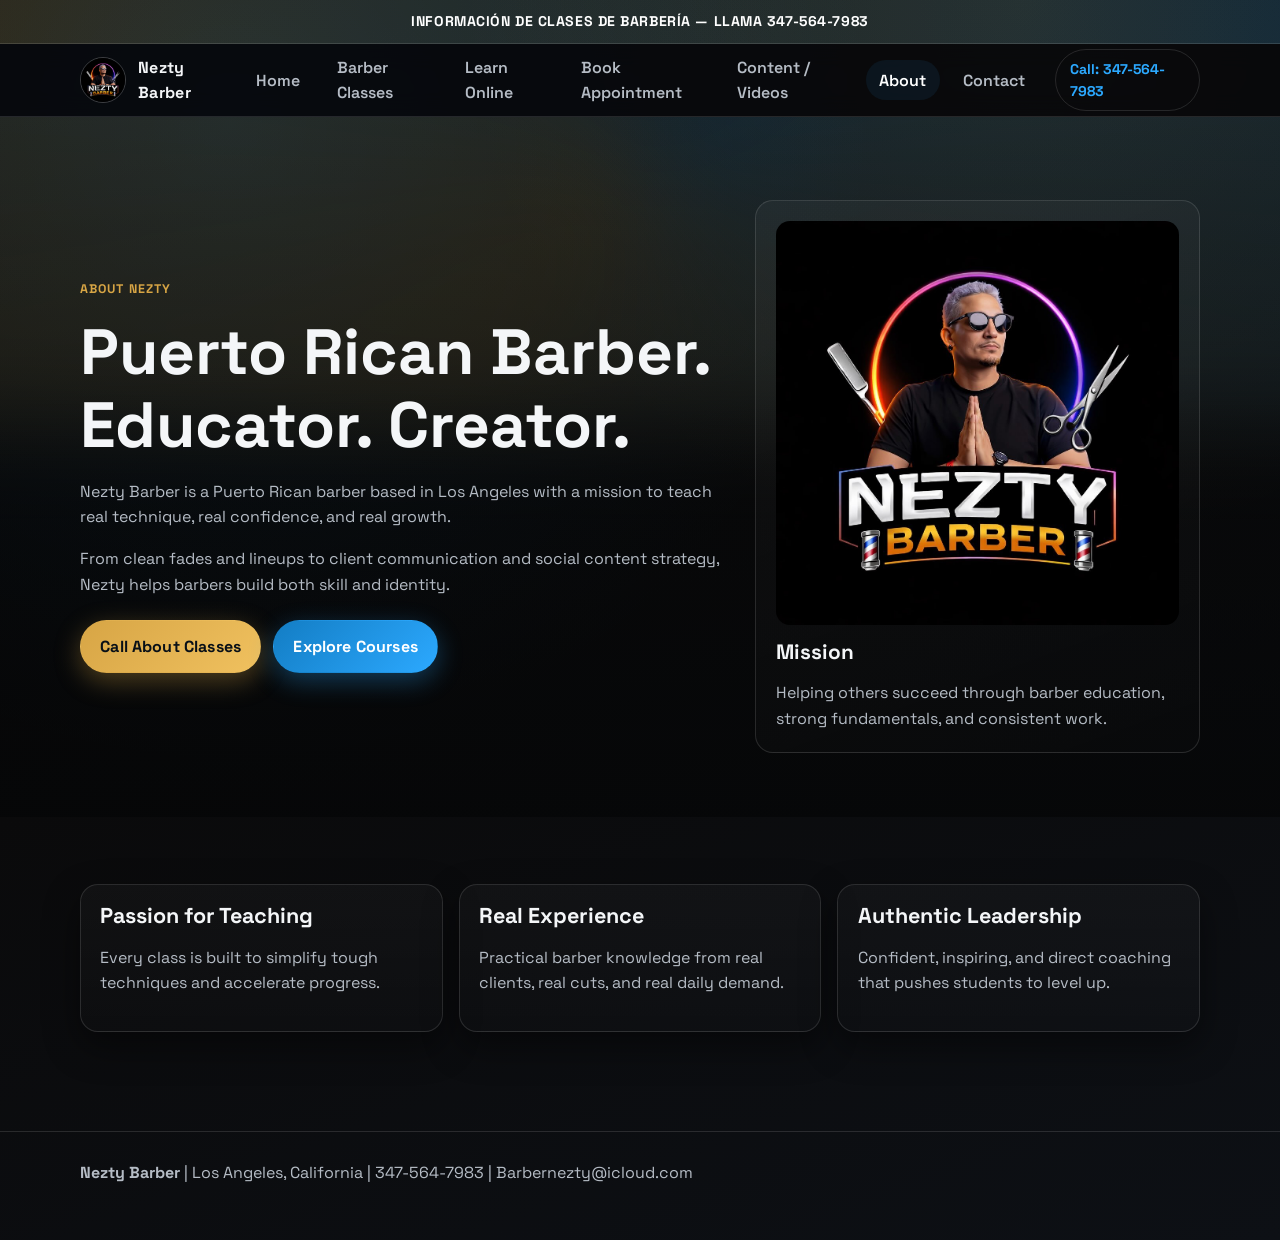
==== about.html @ 8b50a78f "Initial Nezty Barber website" ====
<!doctype html>
<html lang="en">
  <head>
    <meta charset="UTF-8" />
    <meta name="viewport" content="width=device-width, initial-scale=1.0" />
    <title>About Nezty Barber | Barber Educator and Content Creator</title>
    <meta
      name="description"
      content="Meet Nezty Barber, a Puerto Rican barber educator and content creator helping barbers grow skills, confidence, and careers."
    />
    <meta name="keywords" content="barber educator, barber mentor, barber training LA" />
    <link rel="preconnect" href="https://fonts.googleapis.com" />
    <link rel="preconnect" href="https://fonts.gstatic.com" crossorigin />
    <link
      href="https://fonts.googleapis.com/css2?family=Manrope:wght@400;600;700;800&family=Space+Grotesk:wght@500;700;800&display=swap"
      rel="stylesheet"
    />
    <link rel="stylesheet" href="styles.css" />
  </head>
  <body>
    <div class="top-strip">INFORMACIÓN DE CLASES DE BARBERÍA — LLAMA 347-564-7983</div>

    <header class="site-header">
      <div class="container nav-wrap">
        <a href="index.html" class="brand" aria-label="Nezty Barber home">
          <img src="logo.jpg" alt="Nezty Barber logo" />
          <span class="brand-text">Nezty Barber</span>
        </a>
        <button class="menu-toggle" aria-label="Toggle navigation" aria-expanded="false">☰</button>
        <nav class="nav-links" aria-label="Main navigation">
          <a href="index.html">Home</a>
          <a href="classes.html">Barber Classes</a>
          <a href="learn-online.html">Learn Online</a>
          <a href="book-appointment.html">Book Appointment</a>
          <a href="content-videos.html">Content / Videos</a>
          <a class="active" href="about.html">About</a>
          <a href="contact.html">Contact</a>
        </nav>
        <a class="call-chip" href="tel:3475647983">Call: 347-564-7983</a>
      </div>
    </header>

    <main>
      <section class="hero">
        <div class="container hero-grid">
          <div class="reveal">
            <p class="eyebrow">About Nezty</p>
            <h1>Puerto Rican Barber. Educator. Creator.</h1>
            <p>
              Nezty Barber is a Puerto Rican barber based in Los Angeles with a mission to teach real
              technique, real confidence, and real growth.
            </p>
            <p>
              From clean fades and lineups to client communication and social content strategy, Nezty
              helps barbers build both skill and identity.
            </p>
            <div class="btn-row">
              <a class="btn btn-primary" href="tel:3475647983">Call About Classes</a>
              <a class="btn btn-secondary" href="learn-online.html">Explore Courses</a>
            </div>
          </div>
          <aside class="hero-card reveal">
            <img src="logo.jpg" alt="Nezty Barber portrait style logo" style="border-radius: 14px; margin-bottom: 1rem" />
            <h2 style="font-size: 1.3rem">Mission</h2>
            <p style="margin-bottom: 0">
              Helping others succeed through barber education, strong fundamentals, and consistent work.
            </p>
          </aside>
        </div>
      </section>

      <section class="section">
        <div class="container grid-3">
          <article class="card reveal">
            <h2 style="font-size: 1.35rem">Passion for Teaching</h2>
            <p>Every class is built to simplify tough techniques and accelerate progress.</p>
          </article>
          <article class="card reveal">
            <h2 style="font-size: 1.35rem">Real Experience</h2>
            <p>Practical barber knowledge from real clients, real cuts, and real daily demand.</p>
          </article>
          <article class="card reveal">
            <h2 style="font-size: 1.35rem">Authentic Leadership</h2>
            <p>Confident, inspiring, and direct coaching that pushes students to level up.</p>
          </article>
        </div>
      </section>
    </main>

    <footer>
      <div class="container">
        <p><strong>Nezty Barber</strong> | Los Angeles, California | 347-564-7983 | Barbernezty@icloud.com</p>
      </div>
    </footer>

    <a class="btn btn-secondary floating-call" href="tel:3475647983" aria-label="Call now">Call Now</a>
    <script src="script.js" defer></script>
  </body>
</html>
---- styles.css ----
:root {
  --bg: #0a0a0b;
  --bg-soft: #141518;
  --card: #101215;
  --text: #f4f6f8;
  --muted: #b5bcc5;
  --gold: #d7a545;
  --blue: #2ca9ff;
  --line: rgba(255, 255, 255, 0.12);
  --shadow: 0 14px 36px rgba(0, 0, 0, 0.45);
  --maxw: 1120px;
  --radius: 18px;
}

* {
  box-sizing: border-box;
}

html {
  scroll-behavior: smooth;
}

body {
  margin: 0;
  font-family: "Space Grotesk", "Manrope", sans-serif;
  color: var(--text);
  background: radial-gradient(circle at 18% 10%, rgba(44, 169, 255, 0.12), transparent 42%),
    radial-gradient(circle at 80% 0%, rgba(215, 165, 69, 0.1), transparent 35%),
    linear-gradient(160deg, #050506, #0a0a0b 48%, #0d1015 100%);
  line-height: 1.6;
}

a {
  color: inherit;
  text-decoration: none;
}

img {
  max-width: 100%;
  display: block;
}

.container {
  width: min(var(--maxw), 92%);
  margin: 0 auto;
}

.top-strip {
  background: linear-gradient(90deg, rgba(215, 165, 69, 0.18), rgba(44, 169, 255, 0.18));
  border-bottom: 1px solid var(--line);
  font-weight: 700;
  text-align: center;
  font-size: 0.88rem;
  letter-spacing: 0.04em;
  padding: 0.65rem 1rem;
  color: #ffffff;
}

.site-header {
  position: sticky;
  top: 0;
  z-index: 1000;
  backdrop-filter: blur(12px);
  background: rgba(8, 9, 12, 0.86);
  border-bottom: 1px solid var(--line);
}

.nav-wrap {
  min-height: 72px;
  display: flex;
  align-items: center;
  justify-content: space-between;
  gap: 1rem;
}

.brand {
  display: flex;
  align-items: center;
  gap: 0.75rem;
}

.brand img {
  width: 46px;
  height: 46px;
  border-radius: 50%;
  object-fit: cover;
  border: 1px solid rgba(255, 255, 255, 0.22);
}

.brand-text {
  font-weight: 800;
  letter-spacing: 0.02em;
}

.menu-toggle {
  border: 1px solid var(--line);
  background: transparent;
  color: var(--text);
  border-radius: 10px;
  width: 44px;
  height: 44px;
  display: inline-flex;
  align-items: center;
  justify-content: center;
  font-size: 1.2rem;
}

.nav-links {
  position: absolute;
  left: 0;
  right: 0;
  top: 72px;
  background: rgba(12, 14, 18, 0.98);
  border-bottom: 1px solid var(--line);
  display: grid;
  gap: 0;
  transform-origin: top;
  transform: scaleY(0);
  opacity: 0;
  pointer-events: none;
  transition: 0.25s ease;
}

.nav-links.open {
  transform: scaleY(1);
  opacity: 1;
  pointer-events: auto;
}

.nav-links a {
  padding: 0.9rem 1.2rem;
  border-top: 1px solid var(--line);
  color: var(--muted);
  font-weight: 600;
}

.nav-links a.active,
.nav-links a:hover {
  color: #fff;
  background: rgba(44, 169, 255, 0.08);
}

.call-chip {
  display: none;
}

.section {
  padding: 4.2rem 0;
}

.eyebrow {
  color: var(--gold);
  text-transform: uppercase;
  letter-spacing: 0.09em;
  font-size: 0.78rem;
  font-weight: 800;
}

h1,
h2,
h3 {
  line-height: 1.15;
  margin: 0 0 1rem;
}

h1 {
  font-size: clamp(2rem, 7vw, 4rem);
}

h2 {
  font-size: clamp(1.55rem, 5vw, 2.7rem);
}

p {
  margin: 0 0 1rem;
  color: var(--muted);
}

.hero {
  position: relative;
  overflow: clip;
  padding: 5.2rem 0 4rem;
}

.hero::before {
  content: "";
  position: absolute;
  inset: -30% -30% auto;
  height: 520px;
  background: conic-gradient(from 50deg, rgba(44, 169, 255, 0.18), rgba(215, 165, 69, 0.2), rgba(44, 169, 255, 0.15));
  filter: blur(44px);
  z-index: -2;
  animation: swirl 16s linear infinite;
}

.hero::after {
  content: "";
  position: absolute;
  inset: 0;
  background: linear-gradient(180deg, rgba(5, 6, 7, 0.15), rgba(5, 6, 7, 0.82));
  z-index: -1;
}

@keyframes swirl {
  to {
    transform: rotate(360deg);
  }
}

.hero-grid {
  display: grid;
  gap: 2rem;
}

.hero-card {
  background: linear-gradient(160deg, rgba(255, 255, 255, 0.04), rgba(255, 255, 255, 0.01));
  border: 1px solid var(--line);
  border-radius: var(--radius);
  padding: 1.25rem;
}

.hero-stat {
  display: grid;
  grid-template-columns: 1fr 1fr;
  gap: 0.8rem;
}

.stat-box {
  border: 1px solid var(--line);
  border-radius: 12px;
  padding: 0.8rem;
  background: rgba(0, 0, 0, 0.26);
}

.stat-box b {
  display: block;
  font-size: 1.4rem;
  color: var(--blue);
}

.btn-row {
  display: flex;
  flex-wrap: wrap;
  gap: 0.75rem;
  margin-top: 1.4rem;
}

.btn {
  display: inline-flex;
  align-items: center;
  justify-content: center;
  border-radius: 999px;
  padding: 0.82rem 1.2rem;
  border: 1px solid transparent;
  font-weight: 700;
  letter-spacing: 0.01em;
  transition: transform 0.2s ease, box-shadow 0.2s ease, background 0.2s ease;
}

.btn:hover {
  transform: translateY(-1px);
}

.btn-primary {
  color: #091017;
  background: linear-gradient(135deg, var(--gold), #f0c15f);
  box-shadow: 0 8px 26px rgba(215, 165, 69, 0.35);
}

.btn-secondary {
  color: #fff;
  background: linear-gradient(135deg, #137dc4, var(--blue));
  box-shadow: 0 8px 26px rgba(44, 169, 255, 0.32);
}

.btn-ghost {
  color: #fff;
  border-color: var(--line);
  background: rgba(255, 255, 255, 0.03);
}

.grid-3,
.grid-2,
.video-grid {
  display: grid;
  gap: 1rem;
}

.card {
  border: 1px solid var(--line);
  border-radius: var(--radius);
  background: linear-gradient(180deg, rgba(255, 255, 255, 0.03), rgba(255, 255, 255, 0.01));
  padding: 1.2rem;
  box-shadow: var(--shadow);
}

.card h3 {
  margin-bottom: 0.55rem;
}

.cta-band {
  border-top: 1px solid var(--line);
  border-bottom: 1px solid var(--line);
  background: linear-gradient(90deg, rgba(215, 165, 69, 0.16), rgba(44, 169, 255, 0.16));
}

.cta-band .container {
  padding: 1.1rem 0;
  display: flex;
  align-items: center;
  justify-content: space-between;
  flex-wrap: wrap;
  gap: 0.8rem;
}

.kicker {
  color: #fff;
  font-size: 1rem;
  font-weight: 700;
}

.tiktok-card,
.video-item {
  position: relative;
  overflow: hidden;
}

.video-item::before {
  content: "";
  position: absolute;
  inset: 0;
  border-radius: inherit;
  background: linear-gradient(180deg, transparent 55%, rgba(0, 0, 0, 0.7));
}

.video-thumb {
  min-height: 220px;
  border-radius: 14px;
  border: 1px solid var(--line);
  background: linear-gradient(145deg, rgba(44, 169, 255, 0.14), rgba(215, 165, 69, 0.14));
  display: grid;
  place-items: center;
  font-size: 1rem;
  font-weight: 700;
  text-align: center;
  transition: transform 0.26s ease;
}

.video-item:hover .video-thumb {
  transform: scale(1.03);
}

.ul-clean {
  margin: 0;
  padding: 0;
  list-style: none;
  display: grid;
  gap: 0.65rem;
}

.ul-clean li {
  border: 1px solid var(--line);
  border-radius: 10px;
  padding: 0.7rem 0.85rem;
  background: rgba(255, 255, 255, 0.02);
}

.form {
  display: grid;
  gap: 0.8rem;
}

label {
  font-weight: 600;
  font-size: 0.95rem;
}

input,
textarea {
  width: 100%;
  border-radius: 11px;
  border: 1px solid var(--line);
  background: rgba(0, 0, 0, 0.35);
  color: #fff;
  padding: 0.82rem 0.9rem;
  font: inherit;
}

input:focus,
textarea:focus {
  outline: 2px solid rgba(44, 169, 255, 0.5);
  border-color: transparent;
}

footer {
  border-top: 1px solid var(--line);
  margin-top: 2rem;
  padding: 1.7rem 0 2.4rem;
  color: var(--muted);
}

.reveal {
  opacity: 0;
  transform: translateY(18px);
  transition: 0.55s ease;
}

.reveal.in {
  opacity: 1;
  transform: translateY(0);
}

.floating-call {
  position: fixed;
  right: 1rem;
  bottom: 1rem;
  z-index: 1100;
  box-shadow: 0 14px 38px rgba(44, 169, 255, 0.35);
}

@media (min-width: 760px) {
  .menu-toggle {
    display: none;
  }

  .nav-links {
    position: static;
    display: flex;
    align-items: center;
    gap: 0.6rem;
    border: 0;
    transform: none;
    opacity: 1;
    pointer-events: auto;
    background: transparent;
  }

  .nav-links a {
    border: 0;
    border-radius: 999px;
    padding: 0.46rem 0.86rem;
  }

  .call-chip {
    display: inline-flex;
    border: 1px solid var(--line);
    border-radius: 999px;
    padding: 0.48rem 0.85rem;
    font-size: 0.88rem;
    color: var(--blue);
    font-weight: 700;
  }

  .hero-grid {
    grid-template-columns: 1.3fr 0.9fr;
    align-items: center;
  }

  .grid-2 {
    grid-template-columns: repeat(2, minmax(0, 1fr));
  }

  .grid-3,
  .video-grid {
    grid-template-columns: repeat(3, minmax(0, 1fr));
  }

  .floating-call {
    display: none;
  }
}
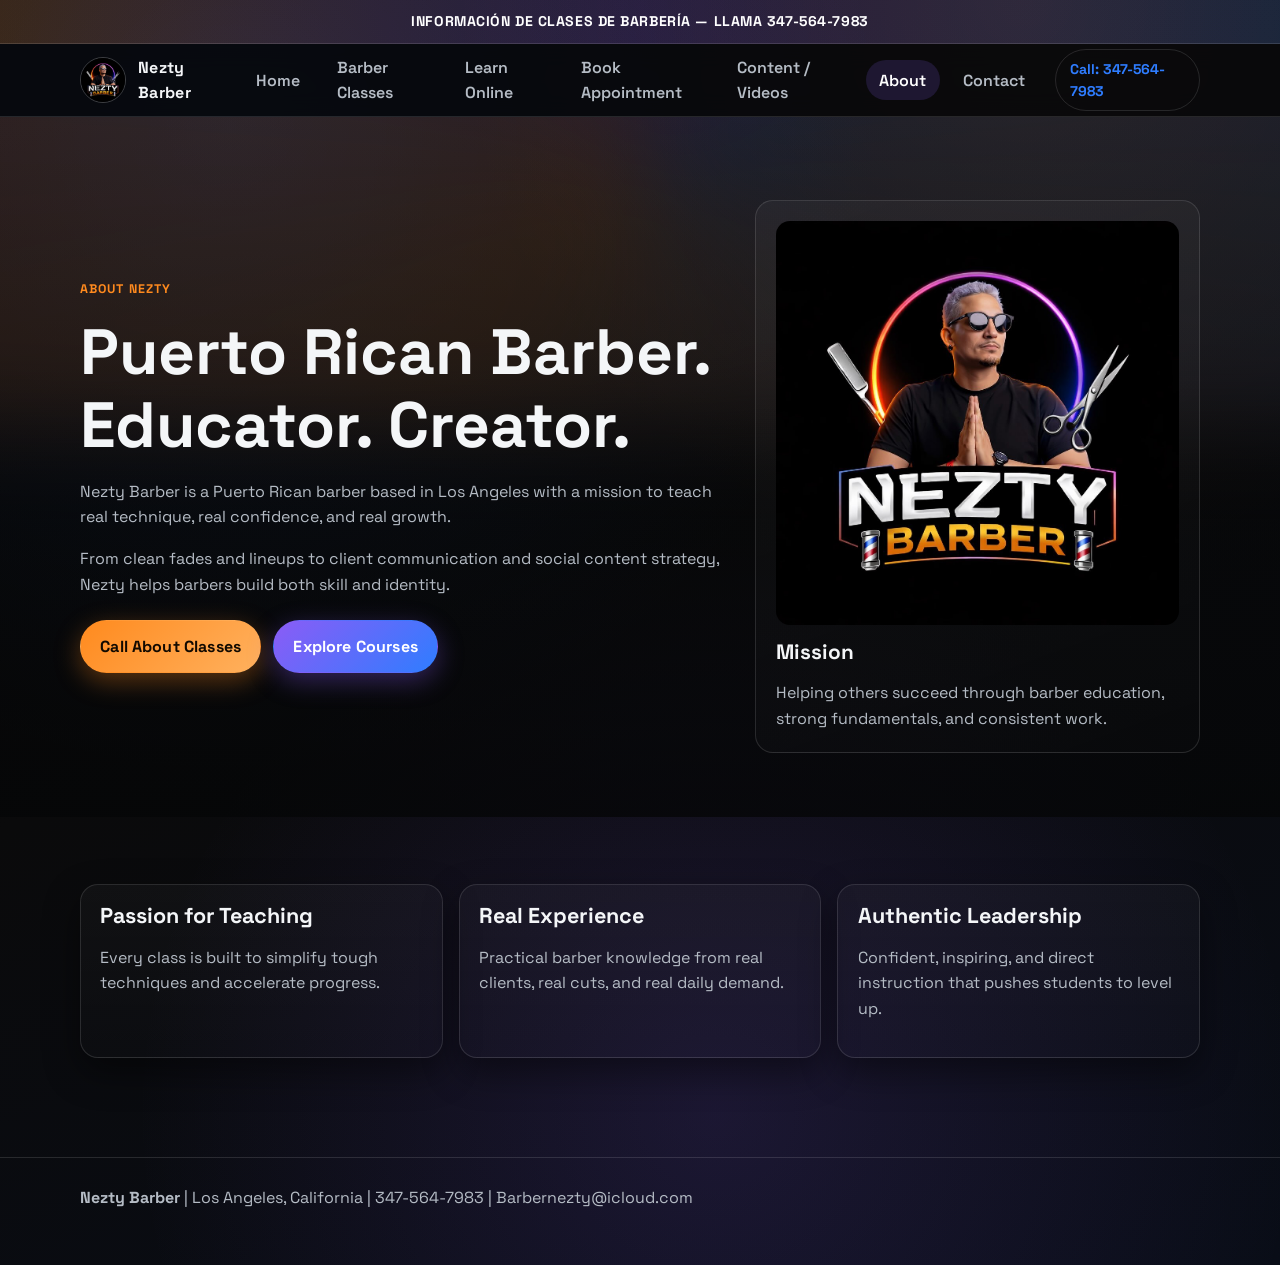
==== commit 94177f6a: "Update site palette and remove coaching references" ====
--- a/about.html
+++ b/about.html
@@ -81,7 +81,7 @@
           </article>
           <article class="card reveal">
             <h2 style="font-size: 1.35rem">Authentic Leadership</h2>
-            <p>Confident, inspiring, and direct coaching that pushes students to level up.</p>
+            <p>Confident, inspiring, and direct instruction that pushes students to level up.</p>
           </article>
         </div>
       </section>
--- a/styles.css
+++ b/styles.css
@@ -4,8 +4,9 @@
   --card: #101215;
   --text: #f4f6f8;
   --muted: #b5bcc5;
-  --gold: #d7a545;
-  --blue: #2ca9ff;
+  --orange: #ff8a1e;
+  --purple: #8b5cf6;
+  --blue: #2f7dff;
   --line: rgba(255, 255, 255, 0.12);
   --shadow: 0 14px 36px rgba(0, 0, 0, 0.45);
   --maxw: 1120px;
@@ -24,9 +25,10 @@
   margin: 0;
   font-family: "Space Grotesk", "Manrope", sans-serif;
   color: var(--text);
-  background: radial-gradient(circle at 18% 10%, rgba(44, 169, 255, 0.12), transparent 42%),
-    radial-gradient(circle at 80% 0%, rgba(215, 165, 69, 0.1), transparent 35%),
-    linear-gradient(160deg, #050506, #0a0a0b 48%, #0d1015 100%);
+  background: radial-gradient(circle at 18% 10%, rgba(47, 125, 255, 0.14), transparent 42%),
+    radial-gradient(circle at 80% 0%, rgba(255, 138, 30, 0.12), transparent 35%),
+    radial-gradient(circle at 56% 88%, rgba(139, 92, 246, 0.14), transparent 44%),
+    linear-gradient(160deg, #050506, #0a0a0b 48%, #090d17 100%);
   line-height: 1.6;
 }
 
@@ -46,7 +48,7 @@
 }
 
 .top-strip {
-  background: linear-gradient(90deg, rgba(215, 165, 69, 0.18), rgba(44, 169, 255, 0.18));
+  background: linear-gradient(90deg, rgba(255, 138, 30, 0.2), rgba(139, 92, 246, 0.2), rgba(47, 125, 255, 0.2));
   border-bottom: 1px solid var(--line);
   font-weight: 700;
   text-align: center;
@@ -137,7 +139,7 @@
 .nav-links a.active,
 .nav-links a:hover {
   color: #fff;
-  background: rgba(44, 169, 255, 0.08);
+  background: rgba(139, 92, 246, 0.16);
 }
 
 .call-chip {
@@ -149,7 +151,7 @@
 }
 
 .eyebrow {
-  color: var(--gold);
+  color: var(--orange);
   text-transform: uppercase;
   letter-spacing: 0.09em;
   font-size: 0.78rem;
@@ -187,7 +189,7 @@
   position: absolute;
   inset: -30% -30% auto;
   height: 520px;
-  background: conic-gradient(from 50deg, rgba(44, 169, 255, 0.18), rgba(215, 165, 69, 0.2), rgba(44, 169, 255, 0.15));
+  background: conic-gradient(from 50deg, rgba(47, 125, 255, 0.18), rgba(255, 138, 30, 0.2), rgba(139, 92, 246, 0.18));
   filter: blur(44px);
   z-index: -2;
   animation: swirl 16s linear infinite;
@@ -262,15 +264,15 @@
 }
 
 .btn-primary {
-  color: #091017;
-  background: linear-gradient(135deg, var(--gold), #f0c15f);
-  box-shadow: 0 8px 26px rgba(215, 165, 69, 0.35);
+  color: #120a00;
+  background: linear-gradient(135deg, var(--orange), #ffb15e);
+  box-shadow: 0 8px 26px rgba(255, 138, 30, 0.35);
 }
 
 .btn-secondary {
   color: #fff;
-  background: linear-gradient(135deg, #137dc4, var(--blue));
-  box-shadow: 0 8px 26px rgba(44, 169, 255, 0.32);
+  background: linear-gradient(135deg, var(--purple), var(--blue));
+  box-shadow: 0 8px 26px rgba(139, 92, 246, 0.34);
 }
 
 .btn-ghost {
@@ -301,7 +303,7 @@
 .cta-band {
   border-top: 1px solid var(--line);
   border-bottom: 1px solid var(--line);
-  background: linear-gradient(90deg, rgba(215, 165, 69, 0.16), rgba(44, 169, 255, 0.16));
+  background: linear-gradient(90deg, rgba(255, 138, 30, 0.16), rgba(139, 92, 246, 0.16), rgba(47, 125, 255, 0.16));
 }
 
 .cta-band .container {
@@ -337,7 +339,7 @@
   min-height: 220px;
   border-radius: 14px;
   border: 1px solid var(--line);
-  background: linear-gradient(145deg, rgba(44, 169, 255, 0.14), rgba(215, 165, 69, 0.14));
+  background: linear-gradient(145deg, rgba(47, 125, 255, 0.15), rgba(139, 92, 246, 0.13), rgba(255, 138, 30, 0.14));
   display: grid;
   place-items: center;
   font-size: 1rem;
@@ -350,6 +352,27 @@
   transform: scale(1.03);
 }
 
+.social-logo-card {
+  min-height: 180px;
+  display: grid;
+  place-items: center;
+  border-radius: 14px;
+  border: 1px solid var(--line);
+  background: linear-gradient(145deg, rgba(47, 125, 255, 0.13), rgba(139, 92, 246, 0.11), rgba(255, 138, 30, 0.12));
+  transition: transform 0.22s ease, box-shadow 0.22s ease;
+}
+
+.social-logo-card:hover {
+  transform: translateY(-3px);
+  box-shadow: 0 12px 30px rgba(0, 0, 0, 0.35);
+}
+
+.social-logo {
+  width: 72px;
+  height: 72px;
+  object-fit: contain;
+}
+
 .ul-clean {
   margin: 0;
   padding: 0;
@@ -388,7 +411,7 @@
 
 input:focus,
 textarea:focus {
-  outline: 2px solid rgba(44, 169, 255, 0.5);
+  outline: 2px solid rgba(139, 92, 246, 0.5);
   border-color: transparent;
 }
 
@@ -415,7 +438,7 @@
   right: 1rem;
   bottom: 1rem;
   z-index: 1100;
-  box-shadow: 0 14px 38px rgba(44, 169, 255, 0.35);
+  box-shadow: 0 14px 38px rgba(47, 125, 255, 0.35);
 }
 
 @media (min-width: 760px) {
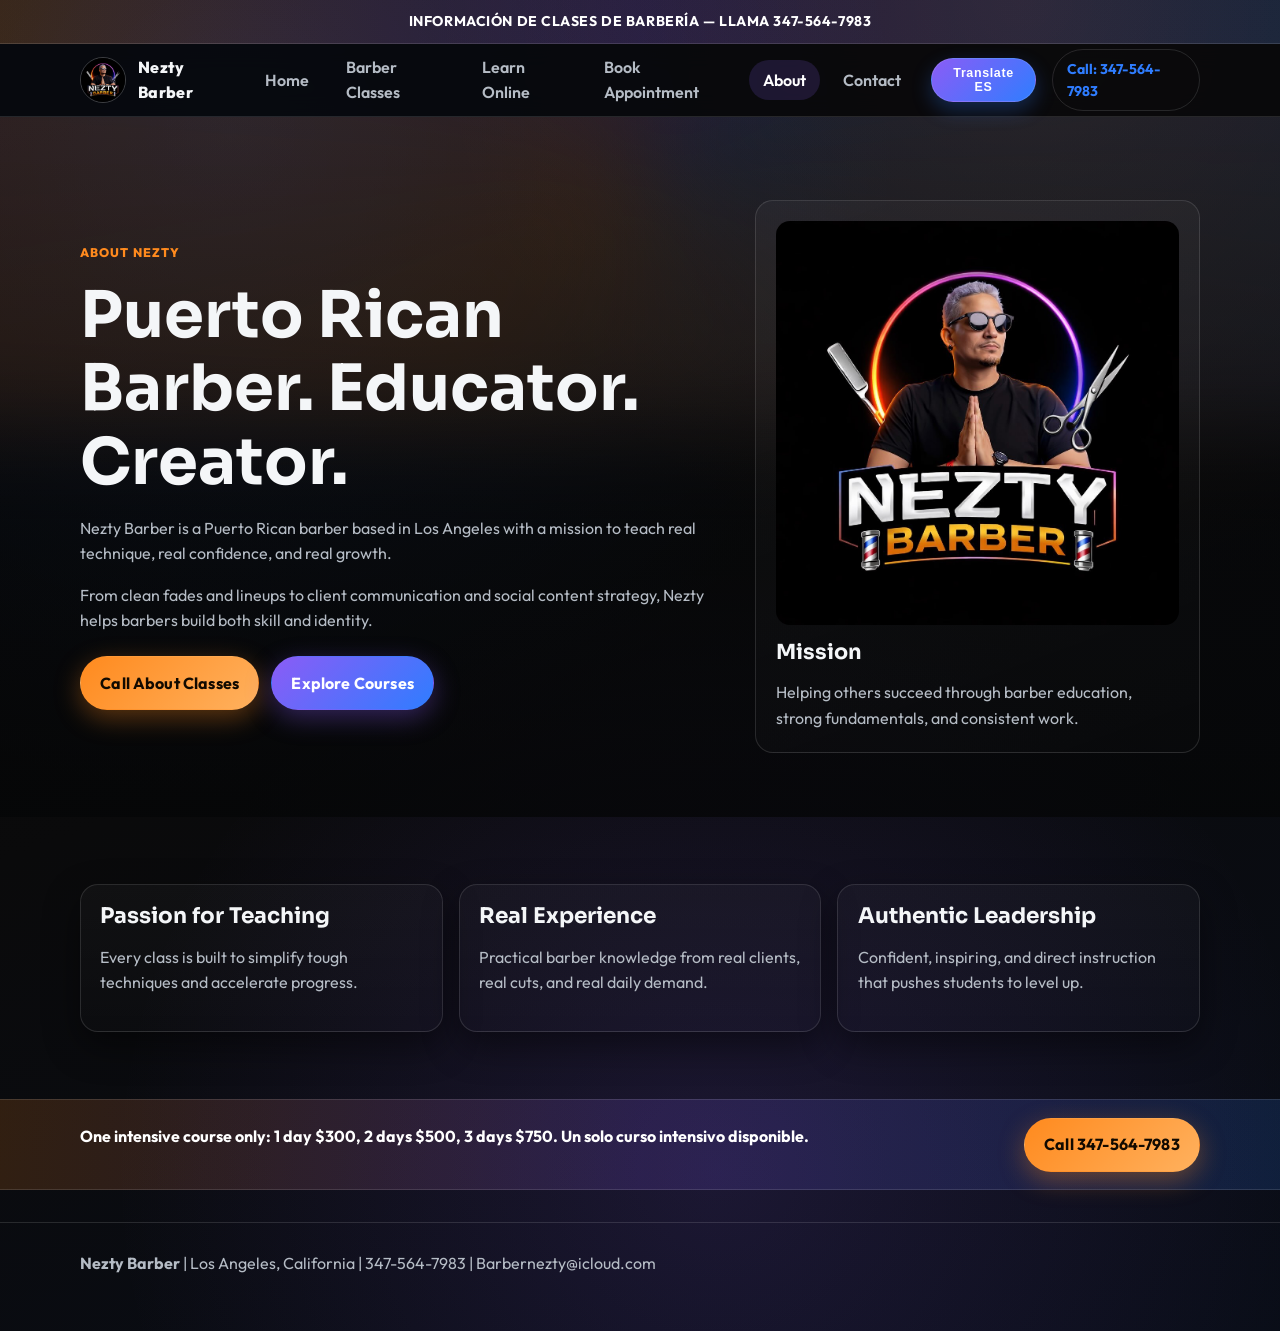
==== commit c2b82ef9: "Update site layout, typography, and bilingual class info" ====
--- a/about.html
+++ b/about.html
@@ -12,7 +12,7 @@
     <link rel="preconnect" href="https://fonts.googleapis.com" />
     <link rel="preconnect" href="https://fonts.gstatic.com" crossorigin />
     <link
-      href="https://fonts.googleapis.com/css2?family=Manrope:wght@400;600;700;800&family=Space+Grotesk:wght@500;700;800&display=swap"
+      href="https://fonts.googleapis.com/css2?family=Outfit:wght@400;500;600;700;800&family=Sora:wght@500;600;700;800&display=swap"
       rel="stylesheet"
     />
     <link rel="stylesheet" href="styles.css" />
@@ -32,10 +32,10 @@
           <a href="classes.html">Barber Classes</a>
           <a href="learn-online.html">Learn Online</a>
           <a href="book-appointment.html">Book Appointment</a>
-          <a href="content-videos.html">Content / Videos</a>
           <a class="active" href="about.html">About</a>
           <a href="contact.html">Contact</a>
         </nav>
+        <button class="lang-toggle" type="button" aria-label="Translate website to Spanish">Translate ES</button>
         <a class="call-chip" href="tel:3475647983">Call: 347-564-7983</a>
       </div>
     </header>
@@ -85,6 +85,13 @@
           </article>
         </div>
       </section>
+
+      <section class="cta-band">
+        <div class="container">
+          <p class="kicker">One intensive course only: 1 day $300, 2 days $500, 3 days $750. Un solo curso intensivo disponible.</p>
+          <a class="btn btn-primary" href="tel:3475647983">Call 347-564-7983</a>
+        </div>
+      </section>
     </main>
 
     <footer>
--- a/styles.css
+++ b/styles.css
@@ -23,7 +23,7 @@
 
 body {
   margin: 0;
-  font-family: "Space Grotesk", "Manrope", sans-serif;
+  font-family: "Outfit", "Sora", sans-serif;
   color: var(--text);
   background: radial-gradient(circle at 18% 10%, rgba(47, 125, 255, 0.14), transparent 42%),
     radial-gradient(circle at 80% 0%, rgba(255, 138, 30, 0.12), transparent 35%),
@@ -146,6 +146,22 @@
   display: none;
 }
 
+.lang-toggle {
+  border: 1px solid var(--line);
+  border-radius: 999px;
+  padding: 0.48rem 0.85rem;
+  font-size: 0.82rem;
+  color: #fff;
+  font-weight: 800;
+  letter-spacing: 0.05em;
+  background: linear-gradient(135deg, var(--purple), var(--blue));
+  box-shadow: 0 8px 20px rgba(47, 125, 255, 0.28);
+}
+
+.lang-toggle:hover {
+  transform: translateY(-1px);
+}
+
 .section {
   padding: 4.2rem 0;
 }
@@ -161,6 +177,7 @@
 h1,
 h2,
 h3 {
+  font-family: "Sora", "Outfit", sans-serif;
   line-height: 1.15;
   margin: 0 0 1rem;
 }
@@ -176,6 +193,65 @@
 p {
   margin: 0 0 1rem;
   color: var(--muted);
+}
+
+.lang-block {
+  margin-top: 1rem;
+  border: 1px solid var(--line);
+  border-radius: 14px;
+  padding: 1rem;
+  background: rgba(255, 255, 255, 0.02);
+}
+
+.lang-block h3 {
+  margin-bottom: 0.5rem;
+}
+
+.lang-tag {
+  display: inline-flex;
+  border: 1px solid var(--line);
+  border-radius: 999px;
+  padding: 0.18rem 0.6rem;
+  font-size: 0.72rem;
+  letter-spacing: 0.06em;
+  text-transform: uppercase;
+  color: #d4dcff;
+  margin-bottom: 0.65rem;
+}
+
+.price-grid {
+  display: grid;
+  gap: 0.9rem;
+}
+
+.price-item {
+  border: 1px solid var(--line);
+  border-radius: 14px;
+  padding: 0.9rem;
+  background: rgba(0, 0, 0, 0.25);
+}
+
+.price-item b {
+  color: #fff;
+}
+
+.mini-note {
+  font-size: 0.92rem;
+  color: #d3dae3;
+}
+
+.logo-stats {
+  display: grid;
+  gap: 1rem;
+  align-items: center;
+}
+
+.tiktok-banner {
+  text-align: center;
+}
+
+.tiktok-banner p {
+  margin-bottom: 0;
 }
 
 .hero {
@@ -474,6 +550,11 @@
     font-weight: 700;
   }
 
+  .lang-toggle {
+    font-size: 0.78rem;
+    padding: 0.43rem 0.78rem;
+  }
+
   .hero-grid {
     grid-template-columns: 1.3fr 0.9fr;
     align-items: center;
@@ -488,6 +569,14 @@
     grid-template-columns: repeat(3, minmax(0, 1fr));
   }
 
+  .price-grid {
+    grid-template-columns: repeat(3, minmax(0, 1fr));
+  }
+
+  .logo-stats {
+    grid-template-columns: 0.9fr 1.1fr;
+  }
+
   .floating-call {
     display: none;
   }
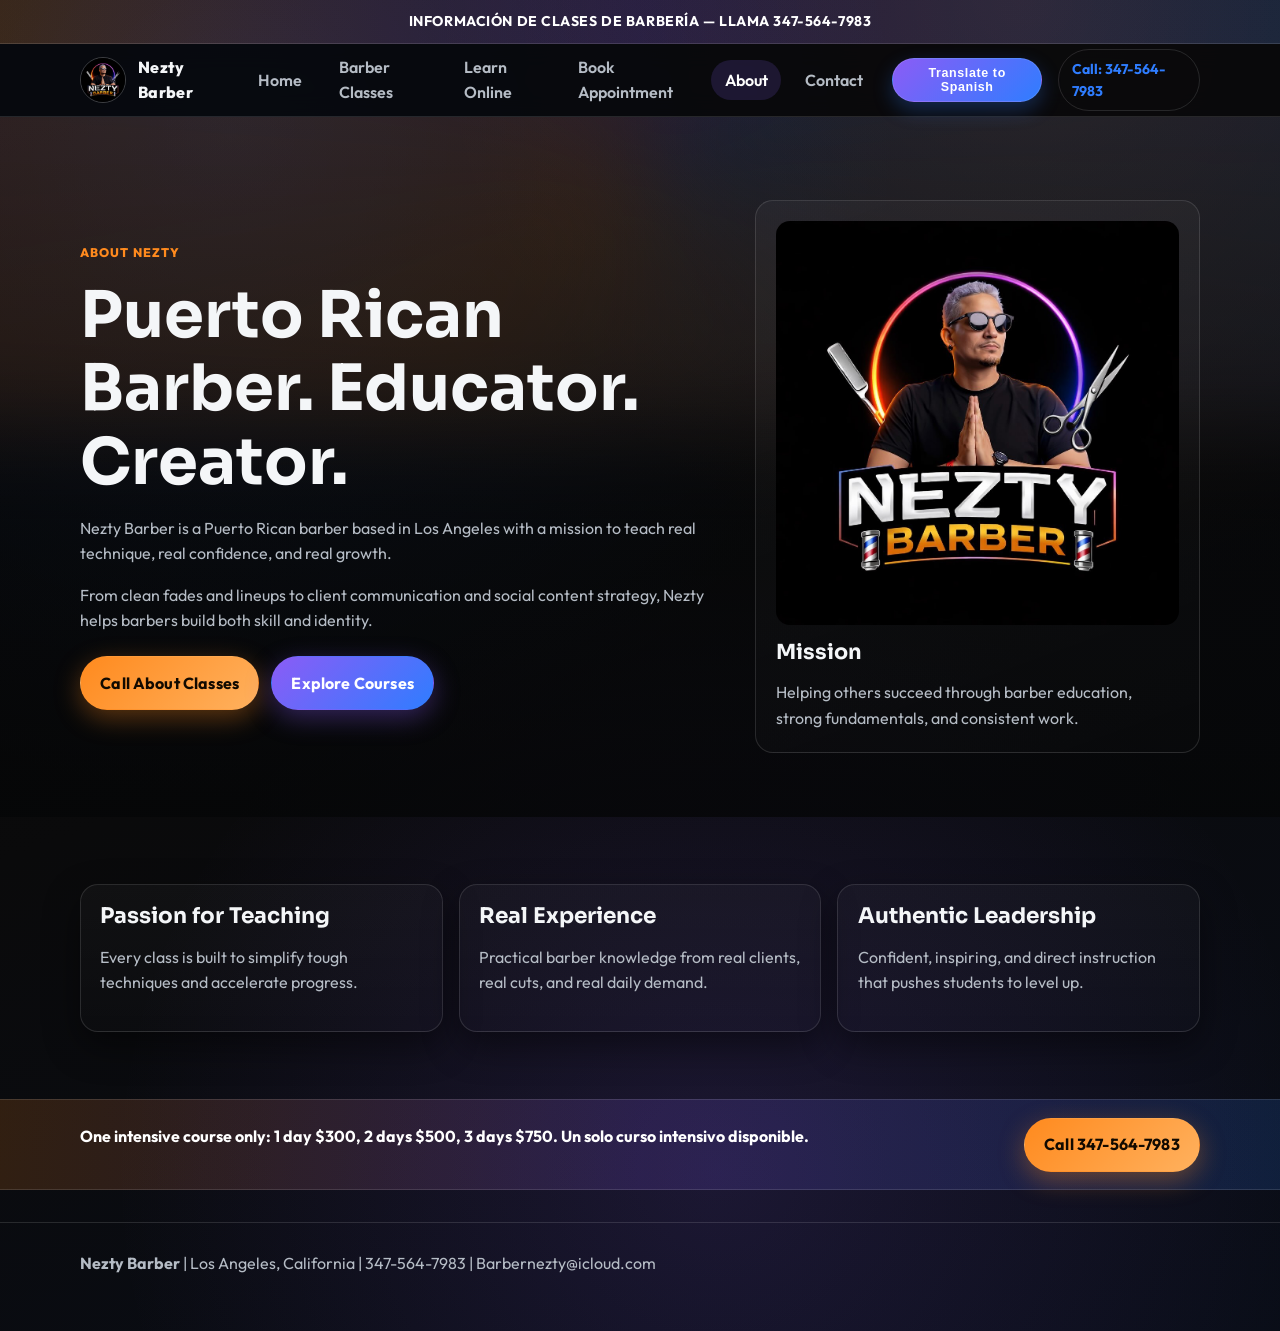
==== commit bb50c261: "Make nav translate button dynamic for EN/ES" ====
--- a/about.html
+++ b/about.html
@@ -35,7 +35,7 @@
           <a class="active" href="about.html">About</a>
           <a href="contact.html">Contact</a>
         </nav>
-        <button class="lang-toggle" type="button" aria-label="Translate website to Spanish">Translate ES</button>
+        <button class="lang-toggle" type="button" aria-label="Translate website to Spanish">Translate to Spanish</button>
         <a class="call-chip" href="tel:3475647983">Call: 347-564-7983</a>
       </div>
     </header>
